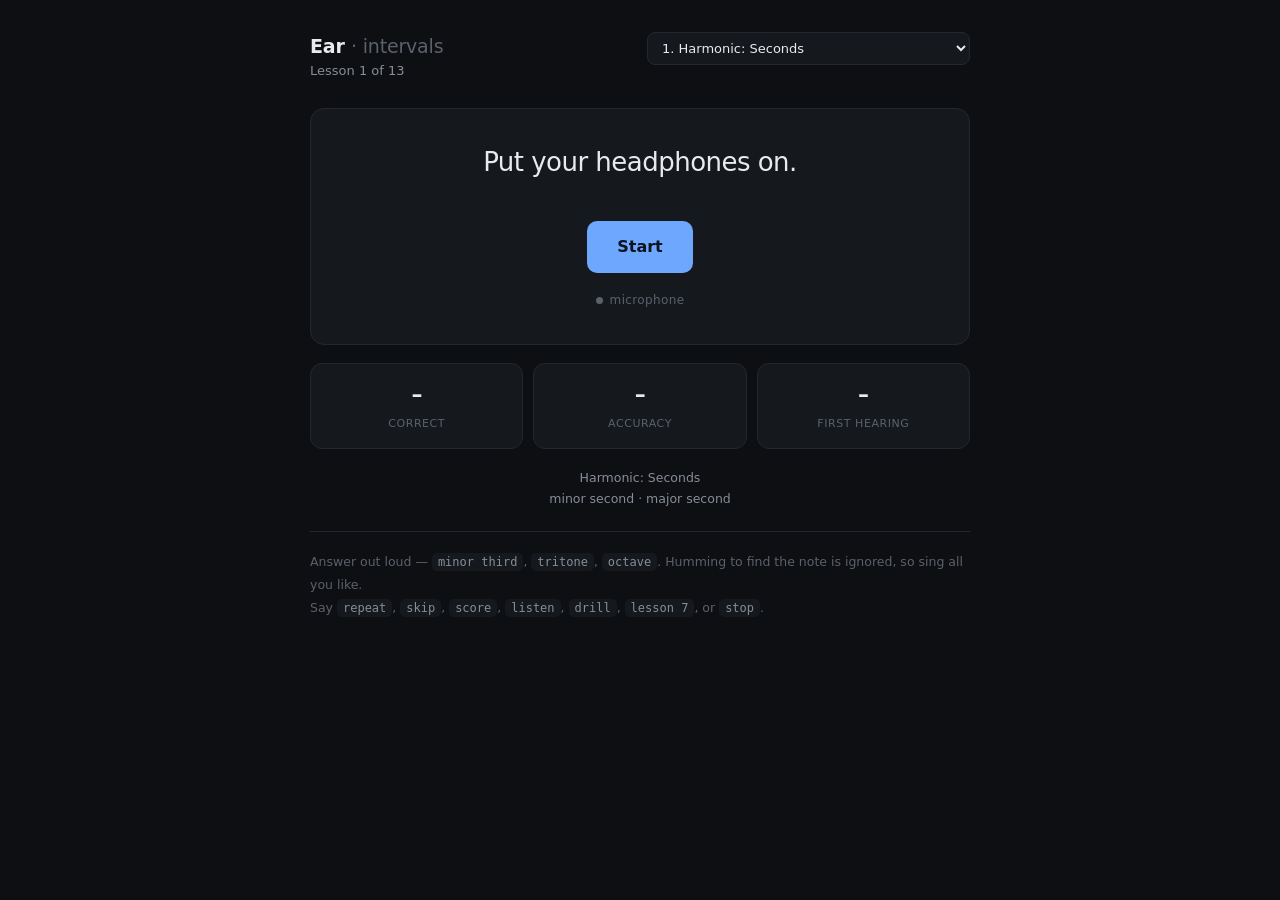
==== ear/index.html @ 0ec9d080 "Add voice-only interval ear trainer A rebuild of the Beato Intervals chapter with speech as the only" ====
<!doctype html>
<html lang="en">
<head>
<meta charset="utf-8">
<meta name="viewport" content="width=device-width,initial-scale=1,viewport-fit=cover">
<title>Ear · Intervals</title>
<link rel="stylesheet" href="style.css">
</head>
<body>
<div class="wrap">

  <header>
    <div>
      <h1>Ear <span>· intervals</span></h1>
      <div class="num" id="lessonNum">Lesson 1 of 13</div>
    </div>
    <select id="lessonPicker" aria-label="Lesson"></select>
  </header>

  <div class="stage">
    <div class="status" id="status">Put your headphones on.</div>
    <div class="heard" id="heard"></div>
    <div class="voice" id="voice"></div>
    <div id="startWrap"><button id="start">Start</button></div>
    <div class="mic" id="mic">microphone</div>
    <div class="fallback hidden" id="fallback">
      <input id="typed" placeholder="Type the interval, then Enter" autocomplete="off">
    </div>
  </div>

  <div class="grid" id="live">
    <div class="cell"><b id="score">–</b><small>Correct</small></div>
    <div class="cell"><b id="pct">–</b><small>Accuracy</small></div>
    <div class="cell"><b id="first">–</b><small>First hearing</small></div>
  </div>

  <div class="answers"><span id="lessonTitle"></span><br><span id="answers"></span></div>

  <ul id="history"></ul>

  <div class="hint">
    Answer out loud — <code>minor third</code>, <code>tritone</code>, <code>octave</code>.
    Humming to find the note is ignored, so sing all you like.<br>
    Say <code>repeat</code>, <code>skip</code>, <code>score</code>, <code>listen</code>,
    <code>drill</code>, <code>lesson 7</code>, or <code>stop</code>.
  </div>

</div>

<script src="audio.js"></script>
<script src="intervals.js"></script>
<script src="app.js"></script>
</body>
</html>
---- ear/style.css ----
:root{
  --bg:#0d0f12; --panel:#15181d; --line:#232830;
  --text:#e9eaec; --dim:#878d98; --faint:#5b616b;
  --accent:#6ea8fe; --ok:#4ec98a; --bad:#e4675f;
  color-scheme: dark;
}
*{box-sizing:border-box}
html,body{margin:0;padding:0}
body{
  background:var(--bg); color:var(--text);
  font:15px/1.5 ui-sans-serif,system-ui,-apple-system,"Segoe UI",Roboto,sans-serif;
  min-height:100vh;
  padding:env(safe-area-inset-top,0) 16px env(safe-area-inset-bottom,0);
}
.wrap{max-width:660px;margin:0 auto;padding-block:32px 48px}
.hidden{display:none!important}

header{display:flex;align-items:baseline;justify-content:space-between;gap:12px;flex-wrap:wrap;margin-bottom:28px}
h1{font-size:19px;font-weight:600;margin:0;letter-spacing:-.01em}
h1 span{color:var(--faint);font-weight:400}
.num{color:var(--dim);font-size:13px}

select{
  background:var(--panel);color:var(--text);border:1px solid var(--line);
  border-radius:8px;padding:7px 10px;font:inherit;font-size:13px;max-width:100%
}

.stage{
  background:var(--panel);border:1px solid var(--line);border-radius:14px;
  padding:34px 24px;text-align:center;margin-bottom:18px
}
.status{
  font-size:26px;font-weight:500;letter-spacing:-.02em;min-height:1.4em;
  word-break:break-word
}
.heard{color:var(--accent);font-size:14px;min-height:1.5em;margin-top:12px;font-family:ui-monospace,monospace}
.voice{color:var(--faint);font-size:12px;margin-top:6px;letter-spacing:.04em;text-transform:lowercase}

button{
  background:var(--accent);color:#0b1220;border:0;border-radius:10px;
  padding:14px 30px;font:inherit;font-weight:600;font-size:16px;cursor:pointer
}
button:hover{filter:brightness(1.08)}

.mic{
  display:inline-flex;align-items:center;gap:7px;color:var(--faint);
  font-size:12px;margin-top:18px;letter-spacing:.03em
}
.mic::before{content:"";width:7px;height:7px;border-radius:50%;background:var(--faint)}
.mic.on::before{background:var(--ok);box-shadow:0 0 0 4px rgba(78,201,138,.16)}

.grid{display:grid;grid-template-columns:repeat(3,1fr);gap:10px;margin-bottom:18px}
.cell{background:var(--panel);border:1px solid var(--line);border-radius:12px;padding:14px 12px;text-align:center}
.cell b{display:block;font-size:22px;font-weight:600;letter-spacing:-.02em}
.cell small{color:var(--faint);font-size:11px;letter-spacing:.05em;text-transform:uppercase}

.answers{color:var(--dim);font-size:12.5px;text-align:center;margin-bottom:22px;line-height:1.7}

ul{list-style:none;margin:0 0 22px;padding:0}
li{display:flex;justify-content:space-between;gap:12px;padding:9px 13px;border-radius:8px;background:var(--panel);margin-bottom:5px;font-size:13.5px}
li em{font-style:normal;color:var(--dim)}
li.ok span{color:var(--ok)} li.bad span{color:var(--bad)}

.hint{color:var(--faint);font-size:12.5px;line-height:1.85;border-top:1px solid var(--line);padding-top:18px}
.hint code{background:var(--panel);padding:2px 6px;border-radius:5px;color:var(--dim);font-size:12px}

.fallback{margin-top:20px}
.fallback input{
  background:var(--bg);border:1px solid var(--line);color:var(--text);
  border-radius:9px;padding:12px 14px;font:inherit;width:100%;max-width:320px
}
@media (max-width:420px){
  .grid{grid-template-columns:1fr;gap:8px}
  .status{font-size:22px}
}
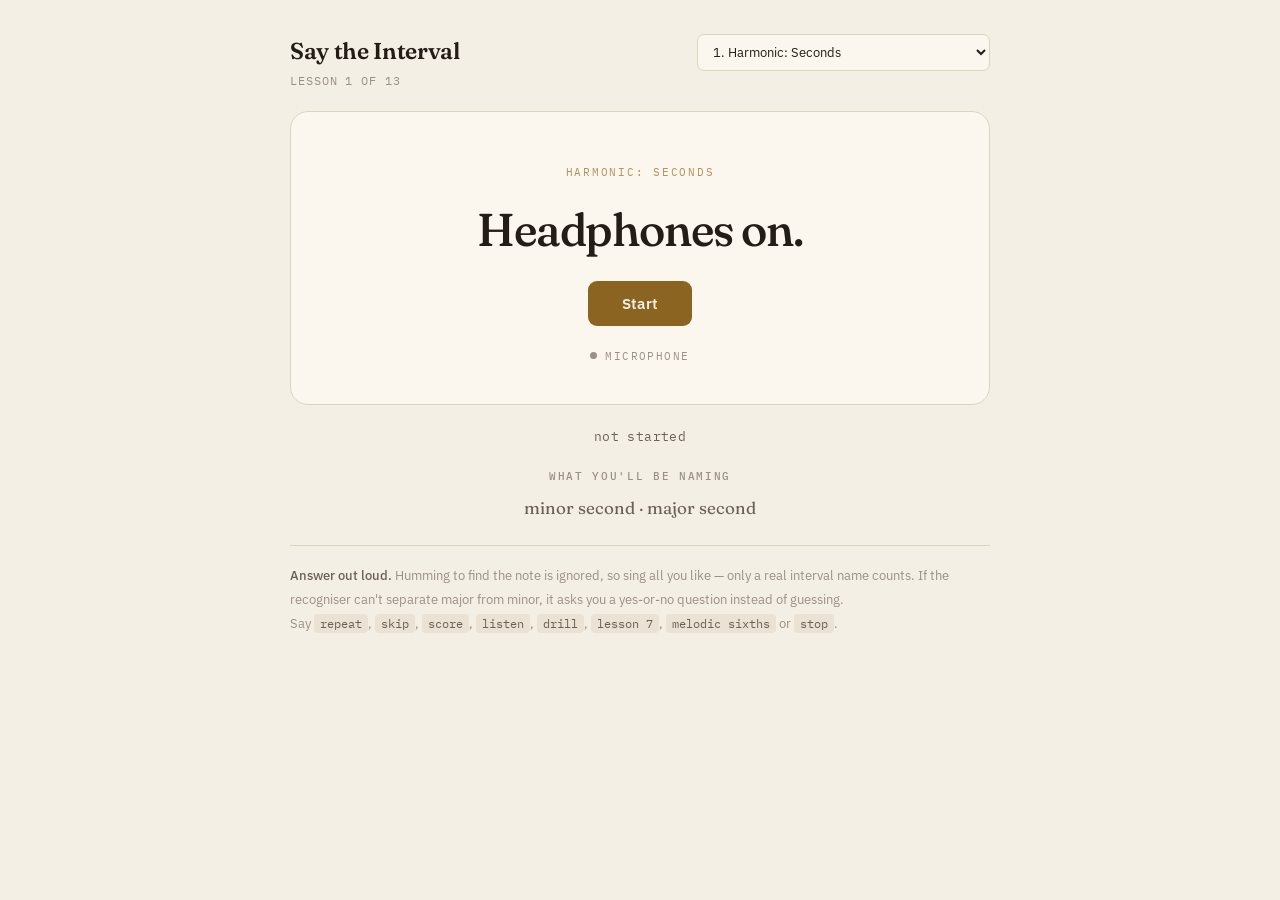
==== commit 75c90f99: "Make the ear trainer installable on a phone Adds a web app manifest, an app-shell service worker and" ====
--- a/ear/index.html
+++ b/ear/index.html
@@ -3,49 +3,68 @@
 <head>
 <meta charset="utf-8">
 <meta name="viewport" content="width=device-width,initial-scale=1,viewport-fit=cover">
-<title>Ear · Intervals</title>
+<title>Say the Interval</title>
+<link rel="manifest" href="manifest.webmanifest">
+<link rel="apple-touch-icon" href="icons/apple-touch-icon.png">
+<link rel="icon" href="icons/icon-192.png">
+<meta name="theme-color" content="#f4efe4" media="(prefers-color-scheme: light)">
+<meta name="theme-color" content="#14100e" media="(prefers-color-scheme: dark)">
+<meta name="mobile-web-app-capable" content="yes">
+<meta name="description" content="Voice-only interval ear training. Hear an interval, say what it is.">
 <link rel="stylesheet" href="style.css">
 </head>
 <body>
+<link rel="preconnect" href="https://fonts.gstatic.com" crossorigin>
+<link rel="stylesheet" href="https://fonts.googleapis.com/css2?family=IBM+Plex+Mono:wght@400;500&family=IBM+Plex+Sans:wght@400;500;600&display=swap">
+<link rel="stylesheet" href="https://fonts.googleapis.com/css2?family=Fraunces:opsz,wght,SOFT,WONK@9..144,400..600,0..100,0..1&display=swap">
+
 <div class="wrap">
 
   <header>
     <div>
-      <h1>Ear <span>· intervals</span></h1>
-      <div class="num" id="lessonNum">Lesson 1 of 13</div>
+      <h1>Say the Interval</h1>
+      <p class="sub" id="lessonNum">Lesson 1 of 13</p>
     </div>
-    <select id="lessonPicker" aria-label="Lesson"></select>
+    <select id="lessonPicker" aria-label="Choose lesson"></select>
   </header>
 
-  <div class="stage">
-    <div class="status" id="status">Put your headphones on.</div>
-    <div class="heard" id="heard"></div>
-    <div class="voice" id="voice"></div>
+  <main class="panel">
+    <p class="eyebrow" id="lessonTitle">Harmonic: Seconds</p>
+    <p class="readout" id="status">Headphones on.</p>
+    <p class="heard" id="heard"></p>
+    <p class="source" id="voice"></p>
     <div id="startWrap"><button id="start">Start</button></div>
-    <div class="mic" id="mic">microphone</div>
+    <p class="mic" id="mic"><span class="dot"></span>microphone</p>
     <div class="fallback hidden" id="fallback">
-      <input id="typed" placeholder="Type the interval, then Enter" autocomplete="off">
+      <input id="typed" placeholder="Type the interval, then Enter" autocomplete="off" spellcheck="false">
     </div>
-  </div>
+  </main>
 
-  <div class="grid" id="live">
-    <div class="cell"><b id="score">–</b><small>Correct</small></div>
-    <div class="cell"><b id="pct">–</b><small>Accuracy</small></div>
-    <div class="cell"><b id="first">–</b><small>First hearing</small></div>
-  </div>
+  <p class="tally" id="tally">not started</p>
 
-  <div class="answers"><span id="lessonTitle"></span><br><span id="answers"></span></div>
+  <section class="vocab">
+    <h2>What you'll be naming</h2>
+    <p id="answers"></p>
+  </section>
 
-  <ul id="history"></ul>
+  <ol class="ledger" id="history"></ol>
 
-  <div class="hint">
-    Answer out loud — <code>minor third</code>, <code>tritone</code>, <code>octave</code>.
-    Humming to find the note is ignored, so sing all you like.<br>
+  <footer class="hint">
+    <strong>Answer out loud.</strong> Humming to find the note is ignored, so sing
+    all you like — only a real interval name counts. If the recogniser can't
+    separate major from minor, it asks you a yes-or-no question instead of guessing.<br>
     Say <code>repeat</code>, <code>skip</code>, <code>score</code>, <code>listen</code>,
-    <code>drill</code>, <code>lesson 7</code>, or <code>stop</code>.
-  </div>
+    <code>drill</code>, <code>lesson 7</code>, <code>melodic sixths</code> or <code>stop</code>.
+  </footer>
 
 </div>
+
+<script>
+  // Installable from the home screen; harmless where it isn't available.
+  if ('serviceWorker' in navigator) {
+    addEventListener('load', () => navigator.serviceWorker.register('./sw.js').catch(() => {}));
+  }
+</script>
 
 <script src="audio.js"></script>
 <script src="intervals.js"></script>
--- a/ear/style.css
+++ b/ear/style.css
@@ -1,75 +1,206 @@
+/* Dark-first: this is used in dim rooms and on headphones at night.
+   The light theme is a full swap, not an inversion. */
 :root{
-  --bg:#0d0f12; --panel:#15181d; --line:#232830;
-  --text:#e9eaec; --dim:#878d98; --faint:#5b616b;
-  --accent:#6ea8fe; --ok:#4ec98a; --bad:#e4675f;
-  color-scheme: dark;
-}
+  --ground:#14100e; --raise:#1e1815; --sunk:#100c0a;
+  --line:#2e2521; --line-soft:#231c18;
+  --ink:#f0e6d8; --ink-dim:#a1948a; --ink-faint:#6b6058;
+  --brass:#c9973f; --brass-soft:#8a6a32;
+  --patina:#7fa882; --felt:#c4635d;
+  color-scheme:dark light;
+}
+@media (prefers-color-scheme:light){
+  :root:not([data-theme="dark"]){
+    --ground:#f4efe4; --raise:#fbf7ef; --sunk:#eae3d5;
+    --line:#ddd3c1; --line-soft:#e8e0d1;
+    --ink:#241d17; --ink-dim:#6b6058; --ink-faint:#9b9086;
+    --brass:#8a6420; --brass-soft:#b39257;
+    --patina:#47734e; --felt:#a3423c;
+  }
+}
+:root[data-theme="light"]{
+  --ground:#f4efe4; --raise:#fbf7ef; --sunk:#eae3d5;
+  --line:#ddd3c1; --line-soft:#e8e0d1;
+  --ink:#241d17; --ink-dim:#6b6058; --ink-faint:#9b9086;
+  --brass:#8a6420; --brass-soft:#b39257;
+  --patina:#47734e; --felt:#a3423c;
+}
+
 *{box-sizing:border-box}
 html,body{margin:0;padding:0}
 body{
-  background:var(--bg); color:var(--text);
-  font:15px/1.5 ui-sans-serif,system-ui,-apple-system,"Segoe UI",Roboto,sans-serif;
-  min-height:100vh;
-  padding:env(safe-area-inset-top,0) 16px env(safe-area-inset-bottom,0);
-}
-.wrap{max-width:660px;margin:0 auto;padding-block:32px 48px}
+  background:var(--ground); color:var(--ink);
+  font-family:"IBM Plex Sans",ui-sans-serif,system-ui,-apple-system,sans-serif;
+  font-size:15px; line-height:1.55;
+  padding:0 20px;
+}
+.wrap{max-width:640px;margin:0 auto;padding-block:34px 56px;
+  display:flex;flex-direction:column;gap:22px}
 .hidden{display:none!important}
-
-header{display:flex;align-items:baseline;justify-content:space-between;gap:12px;flex-wrap:wrap;margin-bottom:28px}
-h1{font-size:19px;font-weight:600;margin:0;letter-spacing:-.01em}
-h1 span{color:var(--faint);font-weight:400}
-.num{color:var(--dim);font-size:13px}
-
+::selection{background:var(--brass);color:var(--ground)}
+:focus-visible{outline:2px solid var(--brass);outline-offset:3px;border-radius:4px}
+
+/* ---- header ---- */
+header{display:flex;align-items:flex-start;justify-content:space-between;gap:16px;flex-wrap:wrap}
+h1{
+  font-family:Fraunces,Georgia,serif;
+  font-size:23px;font-weight:600;margin:0;letter-spacing:-.015em;
+  font-variation-settings:"SOFT" 30,"WONK" 1;
+  text-wrap:balance;
+}
+.sub{margin:2px 0 0;font-family:"IBM Plex Mono",ui-monospace,monospace;
+  font-size:11.5px;color:var(--ink-faint);letter-spacing:.08em;text-transform:uppercase}
 select{
-  background:var(--panel);color:var(--text);border:1px solid var(--line);
-  border-radius:8px;padding:7px 10px;font:inherit;font-size:13px;max-width:100%
-}
-
-.stage{
-  background:var(--panel);border:1px solid var(--line);border-radius:14px;
-  padding:34px 24px;text-align:center;margin-bottom:18px
-}
-.status{
-  font-size:26px;font-weight:500;letter-spacing:-.02em;min-height:1.4em;
-  word-break:break-word
-}
-.heard{color:var(--accent);font-size:14px;min-height:1.5em;margin-top:12px;font-family:ui-monospace,monospace}
-.voice{color:var(--faint);font-size:12px;margin-top:6px;letter-spacing:.04em;text-transform:lowercase}
-
+  background:var(--raise);color:var(--ink);border:1px solid var(--line);
+  border-radius:7px;padding:8px 11px;font:inherit;font-size:13px;max-width:100%;cursor:pointer
+}
+
+/* ---- the panel: one big thing you can catch without looking ---- */
+.panel{
+  background:var(--raise);border:1px solid var(--line);border-radius:18px;
+  padding:38px 26px 30px;text-align:center;
+  display:flex;flex-direction:column;align-items:center;gap:0;
+}
+.eyebrow{
+  margin:0 0 20px;font-family:"IBM Plex Mono",ui-monospace,monospace;
+  font-size:11px;letter-spacing:.16em;text-transform:uppercase;color:var(--brass-soft)
+}
+.readout{
+  font-family:Fraunces,Georgia,serif;
+  font-variation-settings:"SOFT" 40,"WONK" 1;
+  font-size:clamp(28px,7vw,40px);font-weight:500;line-height:1.2;
+  letter-spacing:-.025em;margin:0;min-height:1.2em;text-wrap:balance;
+  transition:color .18s ease;
+}
+.readout.ok{color:var(--patina)}
+.readout.bad{color:var(--felt)}
+.heard{
+  font-family:"IBM Plex Mono",ui-monospace,monospace;
+  font-size:13px;color:var(--brass);margin:16px 0 0;min-height:1.5em;
+  word-break:break-word;opacity:.9
+}
+/* At rest these are empty; don't let them hold open a void above Start. */
+.heard:empty,.source:empty{min-height:0;margin-top:0}
+.source{
+  margin:6px 0 0;font-family:"IBM Plex Mono",ui-monospace,monospace;
+  font-size:10.5px;letter-spacing:.12em;text-transform:uppercase;color:var(--ink-faint);
+  min-height:1.4em
+}
+#startWrap{margin-top:24px}
 button{
-  background:var(--accent);color:#0b1220;border:0;border-radius:10px;
-  padding:14px 30px;font:inherit;font-weight:600;font-size:16px;cursor:pointer
-}
-button:hover{filter:brightness(1.08)}
+  background:var(--brass);color:var(--ground);border:0;border-radius:9px;
+  padding:13px 34px;font-family:inherit;font-weight:600;font-size:15px;cursor:pointer;
+  letter-spacing:.01em;transition:filter .15s ease
+}
+button:hover{filter:brightness(1.1)}
 
 .mic{
-  display:inline-flex;align-items:center;gap:7px;color:var(--faint);
-  font-size:12px;margin-top:18px;letter-spacing:.03em
-}
-.mic::before{content:"";width:7px;height:7px;border-radius:50%;background:var(--faint)}
-.mic.on::before{background:var(--ok);box-shadow:0 0 0 4px rgba(78,201,138,.16)}
-
-.grid{display:grid;grid-template-columns:repeat(3,1fr);gap:10px;margin-bottom:18px}
-.cell{background:var(--panel);border:1px solid var(--line);border-radius:12px;padding:14px 12px;text-align:center}
-.cell b{display:block;font-size:22px;font-weight:600;letter-spacing:-.02em}
-.cell small{color:var(--faint);font-size:11px;letter-spacing:.05em;text-transform:uppercase}
-
-.answers{color:var(--dim);font-size:12.5px;text-align:center;margin-bottom:22px;line-height:1.7}
-
-ul{list-style:none;margin:0 0 22px;padding:0}
-li{display:flex;justify-content:space-between;gap:12px;padding:9px 13px;border-radius:8px;background:var(--panel);margin-bottom:5px;font-size:13.5px}
-li em{font-style:normal;color:var(--dim)}
-li.ok span{color:var(--ok)} li.bad span{color:var(--bad)}
-
-.hint{color:var(--faint);font-size:12.5px;line-height:1.85;border-top:1px solid var(--line);padding-top:18px}
-.hint code{background:var(--panel);padding:2px 6px;border-radius:5px;color:var(--dim);font-size:12px}
-
-.fallback{margin-top:20px}
+  display:flex;align-items:center;gap:8px;margin:22px 0 0;
+  font-family:"IBM Plex Mono",ui-monospace,monospace;
+  font-size:10.5px;letter-spacing:.14em;text-transform:uppercase;color:var(--ink-faint)
+}
+.mic .dot{width:7px;height:7px;border-radius:50%;background:var(--ink-faint);flex:none}
+.mic.on{color:var(--patina)}
+.mic.on .dot{background:var(--patina);animation:breathe 2.4s ease-in-out infinite}
+@keyframes breathe{
+  0%,100%{box-shadow:0 0 0 0 rgba(127,168,130,.42)}
+  50%{box-shadow:0 0 0 7px rgba(127,168,130,0)}
+}
+@media (prefers-reduced-motion:reduce){
+  .mic.on .dot{animation:none;box-shadow:0 0 0 4px rgba(127,168,130,.28)}
+  .readout{transition:none}
+}
+
+.fallback{margin-top:18px;width:100%}
 .fallback input{
-  background:var(--bg);border:1px solid var(--line);color:var(--text);
-  border-radius:9px;padding:12px 14px;font:inherit;width:100%;max-width:320px
-}
-@media (max-width:420px){
-  .grid{grid-template-columns:1fr;gap:8px}
-  .status{font-size:22px}
-}
+  background:var(--sunk);border:1px solid var(--line);color:var(--ink);
+  border-radius:8px;padding:12px 14px;font:inherit;width:100%;max-width:320px;
+  text-align:center
+}
+.fallback input::placeholder{color:var(--ink-faint)}
+
+/* ---- tally: one line, not three tiles. The status is the point. ---- */
+.tally{
+  margin:0;text-align:center;
+  font-family:"IBM Plex Mono",ui-monospace,monospace;
+  font-size:12.5px;color:var(--ink-dim);letter-spacing:.03em;
+  font-variant-numeric:tabular-nums
+}
+
+/* ---- vocabulary at rest ---- */
+.vocab{text-align:center}
+.vocab h2{
+  font-family:"IBM Plex Mono",ui-monospace,monospace;
+  font-size:10.5px;font-weight:500;letter-spacing:.16em;text-transform:uppercase;
+  color:var(--ink-faint);margin:0 0 8px
+}
+.vocab p{
+  margin:0;font-family:Fraunces,Georgia,serif;font-size:16px;color:var(--ink-dim);
+  line-height:1.8;font-variation-settings:"SOFT" 30
+}
+
+/* ---- ledger: hairline rows, not cards ---- */
+.ledger{list-style:none;margin:0;padding:0}
+.ledger li{
+  display:flex;align-items:baseline;gap:12px;
+  padding:10px 2px;border-bottom:1px solid var(--line-soft);font-size:14px
+}
+.ledger li::before{
+  content:"";width:6px;height:6px;border-radius:1px;flex:none;
+  transform:translateY(-1px)
+}
+.ledger:empty{display:none}
+.ledger li:last-child{border-bottom:none}
+.ledger li.ok::before{background:var(--patina)}
+.ledger li.bad::before{background:var(--felt)}
+.ledger .truth{font-family:Fraunces,Georgia,serif;font-size:15px;font-variation-settings:"SOFT" 30}
+.ledger .given{margin-left:auto;font-family:"IBM Plex Mono",ui-monospace,monospace;
+  font-size:12px;color:var(--ink-faint);text-align:right}
+
+.hint{
+  color:var(--ink-faint);font-size:12.5px;line-height:1.9;margin:0;
+  border-top:1px solid var(--line);padding-top:18px
+}
+.hint code{
+  font-family:"IBM Plex Mono",ui-monospace,monospace;font-size:11.5px;
+  background:var(--sunk);padding:2px 6px;border-radius:4px;color:var(--ink-dim);
+  white-space:nowrap
+}
+.hint strong{color:var(--ink-dim);font-weight:500}
+
+@media (max-width:430px){
+  .panel{padding:30px 18px 24px}
+  header{gap:12px}
+  select{width:100%}
+}
+
+/* ---- foldable + phone form factors ----------------------------------
+   A Fold has two very different screens and switches between them live:
+   a narrow cover panel, and a large near-square inner display. Both are
+   just viewport sizes, so this is all CSS — nothing to detect. */
+
+/* cover panel: narrow and tall */
+@media (max-width:360px){
+  body{padding:0 14px}
+  .wrap{padding-block:22px 40px;gap:18px}
+  .panel{padding:26px 14px 22px;border-radius:14px}
+  .readout{font-size:clamp(24px,8vw,30px)}
+  .hint code{font-size:11px}
+  h1{font-size:20px}
+}
+
+/* inner display: keep the readout glanceable on a big screen */
+@media (min-width:700px){
+  .wrap{max-width:700px}
+  .readout{font-size:46px}
+  .panel{padding:52px 34px 40px}
+  .vocab p{font-size:17px}
+}
+
+/* unfolded and held in landscape: don't let the panel eat the viewport */
+@media (orientation:landscape) and (max-height:560px){
+  .wrap{padding-block:18px 28px;gap:14px}
+  .panel{padding:20px 22px 18px}
+  .readout{font-size:clamp(24px,5vh,32px)}
+  .mic{margin-top:12px}
+  #startWrap{margin-top:14px}
+}
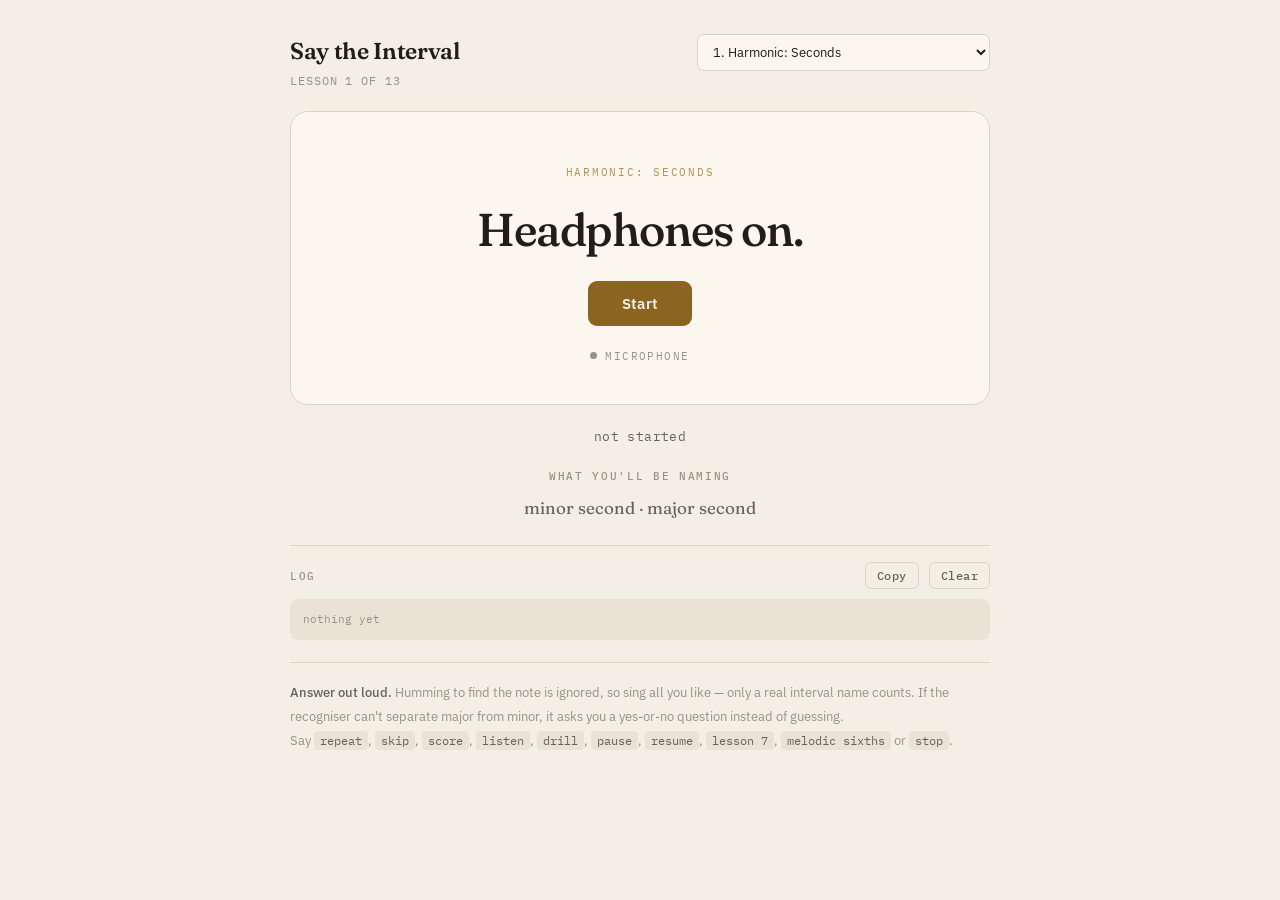
==== commit a47fadf0: "Add a timing log and a pause control to the ear trainer Listening felt clunky and intermittent, whic" ====
--- a/ear/index.html
+++ b/ear/index.html
@@ -34,6 +34,7 @@
     <p class="heard" id="heard"></p>
     <p class="source" id="voice"></p>
     <div id="startWrap"><button id="start">Start</button></div>
+    <p class="paused" id="pausedNote" hidden>paused — say <code>resume</code> or press the button</p>
     <p class="mic" id="mic"><span class="dot"></span>microphone</p>
     <div class="fallback hidden" id="fallback">
       <input id="typed" placeholder="Type the interval, then Enter" autocomplete="off" spellcheck="false">
@@ -41,6 +42,7 @@
   </main>
 
   <p class="tally" id="tally">not started</p>
+  <p class="lifetime" id="lifetime"></p>
 
   <section class="vocab">
     <h2>What you'll be naming</h2>
@@ -49,12 +51,21 @@
 
   <ol class="ledger" id="history"></ol>
 
+  <section class="logwrap">
+    <div class="loghead">
+      <h2>Log</h2>
+      <button type="button" class="ghost" id="logcopy">Copy</button>
+      <button type="button" class="ghost" id="logclear">Clear</button>
+    </div>
+    <ol class="log" id="log"></ol>
+  </section>
+
   <footer class="hint">
     <strong>Answer out loud.</strong> Humming to find the note is ignored, so sing
     all you like — only a real interval name counts. If the recogniser can't
     separate major from minor, it asks you a yes-or-no question instead of guessing.<br>
     Say <code>repeat</code>, <code>skip</code>, <code>score</code>, <code>listen</code>,
-    <code>drill</code>, <code>lesson 7</code>, <code>melodic sixths</code> or <code>stop</code>.
+    <code>drill</code>, <code>pause</code>, <code>resume</code>, <code>lesson 7</code>, <code>melodic sixths</code> or <code>stop</code>.
   </footer>
 
 </div>
--- a/ear/style.css
+++ b/ear/style.css
@@ -204,3 +204,59 @@
   .mic{margin-top:12px}
   #startWrap{margin-top:14px}
 }
+
+/* lifetime mastery, kept server-side — quieter than the session tally */
+.lifetime{
+  margin:-14px 0 0;text-align:center;
+  font-family:"IBM Plex Mono",ui-monospace,monospace;
+  font-size:11.5px;color:var(--ink-faint);letter-spacing:.03em;
+  font-variant-numeric:tabular-nums
+}
+.lifetime:empty{display:none}
+
+/* transport + log ------------------------------------------------------- */
+.paused{
+  margin:12px 0 0;font-family:"IBM Plex Mono",ui-monospace,monospace;
+  font-size:11.5px;color:var(--brass);letter-spacing:.03em
+}
+.paused code{background:var(--sunk);padding:2px 5px;border-radius:4px;font-size:11px}
+
+.logwrap{border-top:1px solid var(--line);padding-top:16px}
+.loghead{display:flex;align-items:center;gap:10px;margin-bottom:10px}
+.loghead h2{
+  font-family:"IBM Plex Mono",ui-monospace,monospace;
+  font-size:10.5px;font-weight:500;letter-spacing:.16em;text-transform:uppercase;
+  color:var(--ink-faint);margin:0;margin-right:auto
+}
+button.ghost{
+  background:transparent;color:var(--ink-dim);border:1px solid var(--line);
+  border-radius:6px;padding:5px 11px;font-size:11.5px;font-weight:500;
+  font-family:"IBM Plex Mono",ui-monospace,monospace;letter-spacing:.04em
+}
+button.ghost:hover{color:var(--ink);border-color:var(--brass-soft);filter:none}
+
+.log{
+  list-style:none;margin:0;padding:10px 12px;
+  background:var(--sunk);border:1px solid var(--line-soft);border-radius:9px;
+  max-height:280px;overflow-y:auto;
+  font-family:"IBM Plex Mono",ui-monospace,monospace;font-size:11px;line-height:1.75;
+  color:var(--ink-dim);-webkit-user-select:text;user-select:text
+}
+.log:empty::after{content:"nothing yet";color:var(--ink-faint)}
+/* pre-wrap with a hanging indent: long rows wrap under the message instead
+   of forcing a sideways scroll on a phone. */
+.log li{
+  display:block;white-space:pre-wrap;word-break:break-word;
+  padding-left:11.5em;text-indent:-11.5em
+}
+.log .t{color:var(--ink-faint)}
+/* inline-block is a block container, so it inherits the hanging indent
+   above and shoves its own label out of view — reset it here. */
+.log .k{display:inline-block;min-width:5em;text-indent:0}
+.log li.k-mic  .k{color:var(--patina)}
+.log li.k-hear .k{color:var(--brass)}
+.log li.k-say  .k{color:var(--ink-dim)}
+.log li.k-play .k{color:var(--brass-soft)}
+.log li.k-ok   .k{color:var(--patina)}
+.log li.k-bad  .k{color:var(--felt)}
+.log li.k-warn .k{color:var(--felt)}
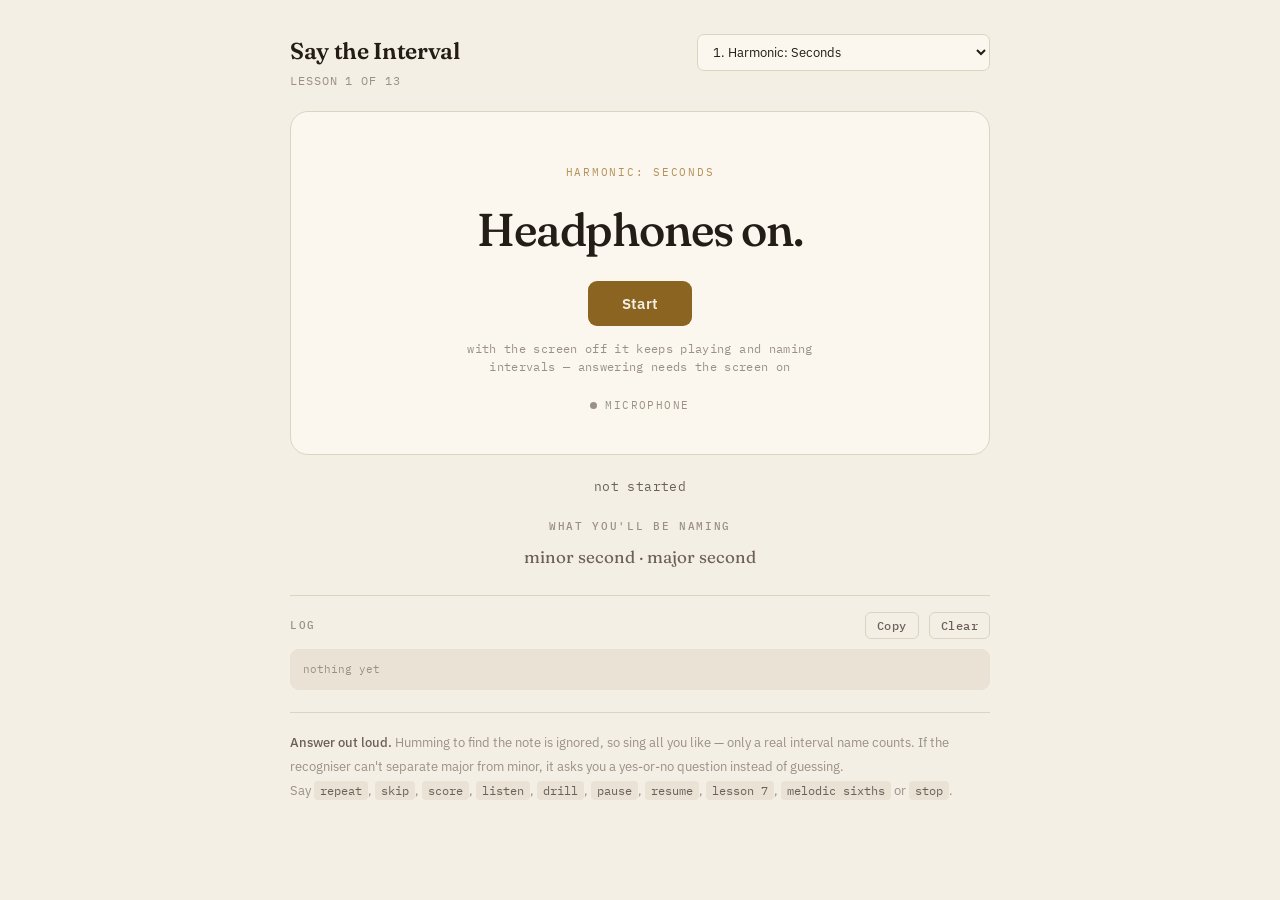
==== commit de1af957: "Keep the ear trainer working with the screen off, as far as the web allows Recognition stops when th" ====
--- a/ear/index.html
+++ b/ear/index.html
@@ -34,7 +34,8 @@
     <p class="heard" id="heard"></p>
     <p class="source" id="voice"></p>
     <div id="startWrap"><button id="start">Start</button></div>
-    <p class="paused" id="pausedNote" hidden>paused — say <code>resume</code> or press the button</p>
+    <p class="paused" id="pausedNote" hidden>microphone off — press Resume to carry on</p>
+    <p class="paused" id="lockNote">with the screen off it keeps playing and naming intervals — answering needs the screen on</p>
     <p class="mic" id="mic"><span class="dot"></span>microphone</p>
     <div class="fallback hidden" id="fallback">
       <input id="typed" placeholder="Type the interval, then Enter" autocomplete="off" spellcheck="false">
--- a/ear/style.css
+++ b/ear/style.css
@@ -260,3 +260,6 @@
 .log li.k-ok   .k{color:var(--patina)}
 .log li.k-bad  .k{color:var(--felt)}
 .log li.k-warn .k{color:var(--felt)}
+
+/* the standing note about screen-off behaviour, unlike the transient one */
+#lockNote{color:var(--ink-faint);margin-top:14px;max-width:34em}
